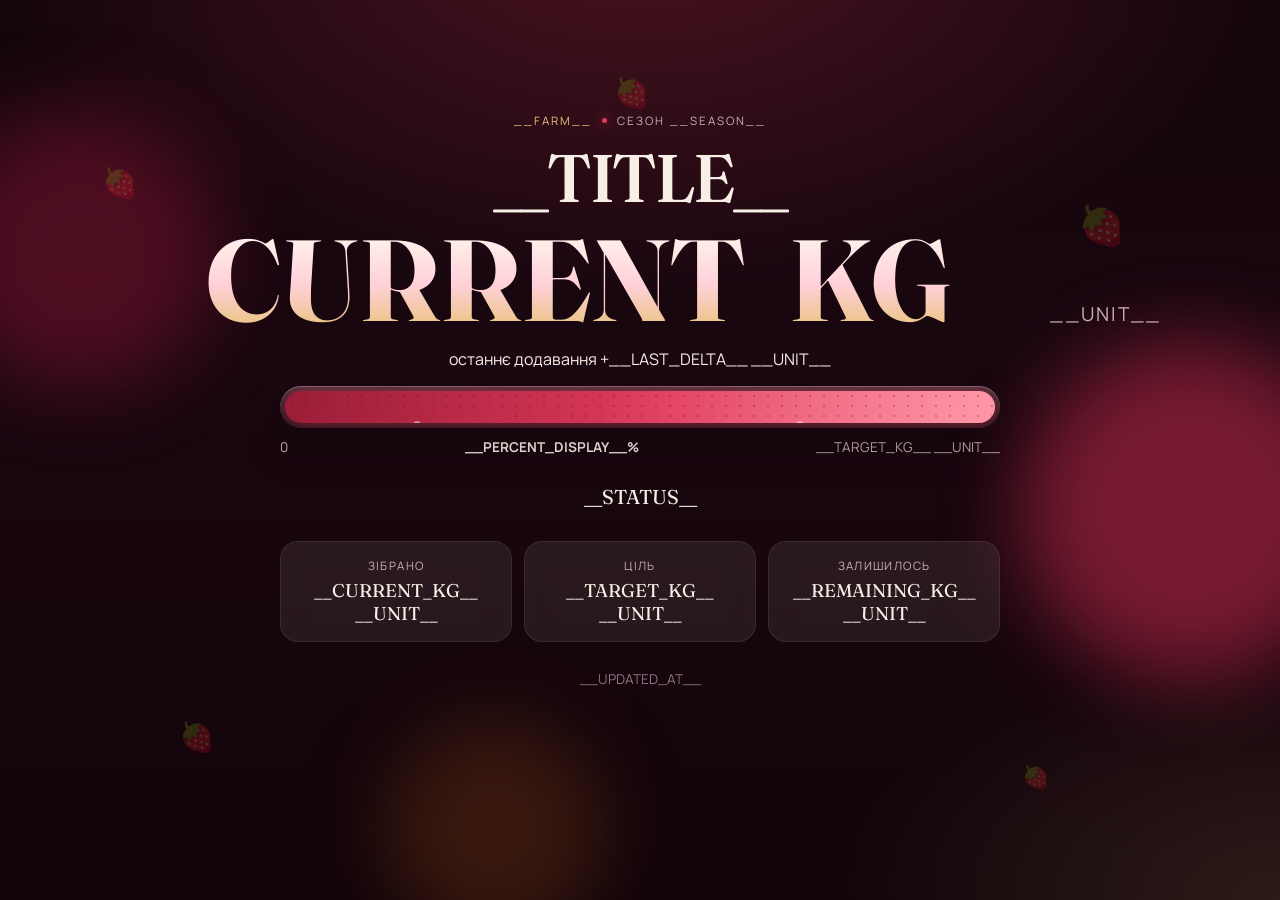
==== site/index.html @ a9163176 "feat: first version of web progress bar" ====
<!DOCTYPE html>
<html lang="uk">
  <head>
    <meta charset="utf-8" />
    <meta name="viewport" content="width=device-width, initial-scale=1" />
    <meta name="theme-color" content="#1a0710" />
    <meta name="description" content="__FARM__ — прогрес збору малини, сезон __SEASON__" />
    <title>__TITLE__ · __FARM__</title>
    <link rel="preconnect" href="https://fonts.googleapis.com" />
    <link rel="preconnect" href="https://fonts.gstatic.com" crossorigin />
    <link
      href="https://fonts.googleapis.com/css2?family=Fraunces:opsz,wght@9..144,560;9..144,720&family=Manrope:wght@400;600;700&display=swap"
      rel="stylesheet"
    />
    <link rel="stylesheet" href="./styles.css" />
    <style>
      :root {
        --progress: __PROGRESS__;
      }
    </style>
  </head>
  <body class="__DONE_CLASS__">
    <div class="atmosphere" aria-hidden="true">
      <span class="orb orb-a"></span>
      <span class="orb orb-b"></span>
      <span class="orb orb-c"></span>
      <span class="berry berry-1">🍓</span>
      <span class="berry berry-2">🍓</span>
      <span class="berry berry-3">🍓</span>
      <span class="berry berry-4">🍓</span>
      <span class="berry berry-5">🍓</span>
    </div>

    <main class="stage">
      <p class="kicker">
        <span class="kicker__farm">__FARM__</span>
        <span class="kicker__dot"></span>
        <span>Сезон __SEASON__</span>
      </p>

      <h1>__TITLE__</h1>

      <p class="hero">
        <span class="hero__value" data-count="__CURRENT_KG_RAW__">__CURRENT_KG__</span>
        <span class="hero__unit">__UNIT__</span>
      </p>

      <p class="__DELTA_CLASS__">останнє додавання +__LAST_DELTA__ __UNIT__</p>

      <section
        class="vessel"
        role="progressbar"
        aria-label="Прогрес збору малини"
        aria-valuemin="0"
        aria-valuemax="__TARGET_KG_RAW__"
        aria-valuenow="__CURRENT_KG_RAW__"
        aria-valuetext="__CURRENT_KG__ з __TARGET_KG__ __UNIT__"
      >
        <div class="vessel__glass">
          <div class="vessel__juice">
            <span class="vessel__sheen"></span>
            <span class="vessel__seeds"></span>
            <span class="bubble b1"></span>
            <span class="bubble b2"></span>
            <span class="bubble b3"></span>
          </div>
        </div>
        <div class="vessel__meta">
          <span>0</span>
          <strong>__PERCENT_DISPLAY__%</strong>
          <span>__TARGET_KG__ __UNIT__</span>
        </div>
      </section>

      <p class="status">__STATUS__</p>

      <dl class="stats">
        <div>
          <dt>Зібрано</dt>
          <dd>__CURRENT_KG__ __UNIT__</dd>
        </div>
        <div>
          <dt>Ціль</dt>
          <dd>__TARGET_KG__ __UNIT__</dd>
        </div>
        <div>
          <dt>Залишилось</dt>
          <dd>__REMAINING_KG__ __UNIT__</dd>
        </div>
      </dl>

      <p class="updated">__UPDATED_AT__</p>
    </main>

    <script src="./app.js"></script>
  </body>
</html>
---- site/styles.css ----
:root {
  --progress: 0%;
  --wine: #1a0710;
  --wine-soft: #2a0d18;
  --berry: #e23b5b;
  --berry-deep: #9b1d38;
  --gold: #e8c37a;
  --cream: #f7efe6;
  --muted: #c9b0b6;
  --glass: rgba(255, 247, 240, 0.08);
}

* {
  box-sizing: border-box;
}

html,
body {
  margin: 0;
  min-height: 100%;
}

body {
  font-family: Manrope, system-ui, sans-serif;
  color: var(--cream);
  background:
    radial-gradient(1200px 700px at 50% -10%, rgba(226, 59, 91, 0.28), transparent 55%),
    radial-gradient(900px 500px at 100% 100%, rgba(232, 195, 122, 0.12), transparent 50%),
    linear-gradient(180deg, #14050c 0%, var(--wine) 42%, #12040a 100%);
  overflow-x: hidden;
}

.atmosphere {
  position: fixed;
  inset: 0;
  pointer-events: none;
  overflow: hidden;
}

.orb {
  position: absolute;
  border-radius: 50%;
  filter: blur(40px);
  opacity: 0.55;
}

.orb-a {
  width: 280px;
  height: 280px;
  left: -60px;
  top: 12%;
  background: #7a1430;
  animation: drift 16s ease-in-out infinite;
}

.orb-b {
  width: 340px;
  height: 340px;
  right: -80px;
  top: 38%;
  background: #c42b4c;
  animation: drift 22s ease-in-out infinite reverse;
}

.orb-c {
  width: 220px;
  height: 220px;
  left: 30%;
  bottom: -40px;
  background: #5a2a12;
  animation: drift 18s ease-in-out infinite;
}

.berry {
  position: absolute;
  font-size: 1.8rem;
  opacity: 0.22;
  filter: blur(0.2px);
  animation: float 9s ease-in-out infinite;
}

.berry-1 { left: 8%; top: 18%; animation-delay: 0s; }
.berry-2 { right: 12%; top: 22%; animation-delay: -2s; font-size: 2.4rem; }
.berry-3 { left: 14%; bottom: 16%; animation-delay: -4s; }
.berry-4 { right: 18%; bottom: 12%; animation-delay: -1s; font-size: 1.4rem; }
.berry-5 { left: 48%; top: 8%; animation-delay: -6s; }

.stage {
  position: relative;
  z-index: 1;
  width: min(720px, calc(100% - 32px));
  margin: 0 auto;
  padding: 12vh 0 8vh;
  text-align: center;
}

.kicker {
  display: inline-flex;
  align-items: center;
  gap: 10px;
  margin: 0 0 18px;
  color: var(--muted);
  letter-spacing: 0.18em;
  text-transform: uppercase;
  font-size: 0.72rem;
}

.kicker__farm {
  color: var(--gold);
}

.kicker__dot {
  width: 5px;
  height: 5px;
  border-radius: 50%;
  background: var(--berry);
  box-shadow: 0 0 12px var(--berry);
}

h1 {
  margin: 0 0 8px;
  font-family: Fraunces, Georgia, serif;
  font-size: clamp(2.2rem, 6vw, 4.2rem);
  font-weight: 560;
  letter-spacing: -0.03em;
  line-height: 0.95;
}

.hero {
  display: flex;
  justify-content: center;
  align-items: baseline;
  gap: 10px;
  margin: 18px 0 8px;
}

.hero__value {
  font-family: Fraunces, Georgia, serif;
  font-size: clamp(3.6rem, 12vw, 7.2rem);
  font-weight: 720;
  line-height: 0.9;
  background: linear-gradient(180deg, #fff6ef 0%, #ffd0d8 55%, var(--gold) 100%);
  -webkit-background-clip: text;
  background-clip: text;
  color: transparent;
}

.hero__unit {
  color: var(--muted);
  font-size: 1.2rem;
  letter-spacing: 0.12em;
  text-transform: uppercase;
}

.delta {
  min-height: 1.4em;
  margin: 0 0 36px;
  color: #f3b3be;
  font-weight: 600;
}

.delta.is-hidden {
  visibility: hidden;
}

.vessel {
  text-align: left;
}

.vessel__glass {
  position: relative;
  height: 42px;
  padding: 5px;
  border-radius: 999px;
  background: linear-gradient(180deg, rgba(255, 255, 255, 0.16), rgba(255, 255, 255, 0.04));
  box-shadow:
    inset 0 1px 0 rgba(255, 255, 255, 0.28),
    0 18px 40px rgba(0, 0, 0, 0.28);
  overflow: hidden;
}

.vessel__juice {
  position: relative;
  width: 0;
  height: 100%;
  border-radius: inherit;
  overflow: hidden;
  background:
    linear-gradient(90deg, var(--berry-deep), var(--berry) 55%, #ff6f86);
  box-shadow: 0 0 24px rgba(226, 59, 91, 0.55);
  animation: pour 1.8s cubic-bezier(0.22, 1, 0.36, 1) forwards;
}

.vessel__sheen {
  position: absolute;
  inset: 0;
  background: linear-gradient(
    110deg,
    transparent 20%,
    rgba(255, 255, 255, 0.28) 45%,
    transparent 65%
  );
  background-size: 220% 100%;
  animation: shimmer 2.8s ease-in-out infinite;
}

.vessel__seeds {
  position: absolute;
  inset: 0;
  background-image: radial-gradient(circle, rgba(80, 8, 22, 0.35) 1.2px, transparent 1.6px);
  background-size: 14px 10px;
  opacity: 0.7;
}

.bubble {
  position: absolute;
  bottom: -6px;
  width: 8px;
  height: 8px;
  border-radius: 50%;
  background: rgba(255, 255, 255, 0.45);
  animation: rise 2.8s ease-in infinite;
}

.b1 { left: 18%; animation-delay: 0s; }
.b2 { left: 46%; width: 6px; height: 6px; animation-delay: 0.7s; }
.b3 { left: 72%; animation-delay: 1.3s; }

.vessel__meta {
  display: flex;
  justify-content: space-between;
  margin-top: 10px;
  color: var(--muted);
  font-size: 0.85rem;
}

.vessel__meta strong {
  color: var(--cream);
}

.status {
  margin: 28px 0 0;
  font-family: Fraunces, Georgia, serif;
  font-size: 1.25rem;
}

body.is-done .status {
  color: var(--gold);
}

body.is-done .vessel__juice {
  box-shadow: 0 0 36px rgba(232, 195, 122, 0.55);
}

.stats {
  display: grid;
  grid-template-columns: repeat(3, 1fr);
  gap: 12px;
  margin: 32px 0 0;
  padding: 0;
}

.stats div {
  padding: 16px 10px;
  border-radius: 18px;
  background: var(--glass);
  border: 1px solid rgba(255, 255, 255, 0.08);
  backdrop-filter: blur(12px);
}

dt {
  margin: 0 0 6px;
  color: var(--muted);
  font-size: 0.72rem;
  letter-spacing: 0.12em;
  text-transform: uppercase;
}

dd {
  margin: 0;
  font-family: Fraunces, Georgia, serif;
  font-size: 1.15rem;
}

.updated {
  margin: 28px 0 0;
  color: #8f7380;
  font-size: 0.85rem;
}

@keyframes pour {
  from { width: 0; }
  to { width: var(--progress); }
}

@keyframes shimmer {
  0% { background-position: 120% 0; }
  100% { background-position: -40% 0; }
}

@keyframes rise {
  0% { transform: translateY(0); opacity: 0; }
  20% { opacity: 0.8; }
  100% { transform: translateY(-28px); opacity: 0; }
}

@keyframes float {
  0%, 100% { transform: translateY(0) rotate(-8deg); }
  50% { transform: translateY(-18px) rotate(8deg); }
}

@keyframes drift {
  0%, 100% { transform: translate(0, 0); }
  50% { transform: translate(24px, -18px); }
}

@media (max-width: 640px) {
  .stage {
    padding-top: 8vh;
  }

  .stats {
    grid-template-columns: 1fr;
  }
}

@media (prefers-reduced-motion: reduce) {
  .vessel__juice,
  .vessel__sheen,
  .bubble,
  .berry,
  .orb {
    animation: none;
  }

  .vessel__juice {
    width: var(--progress);
  }
}
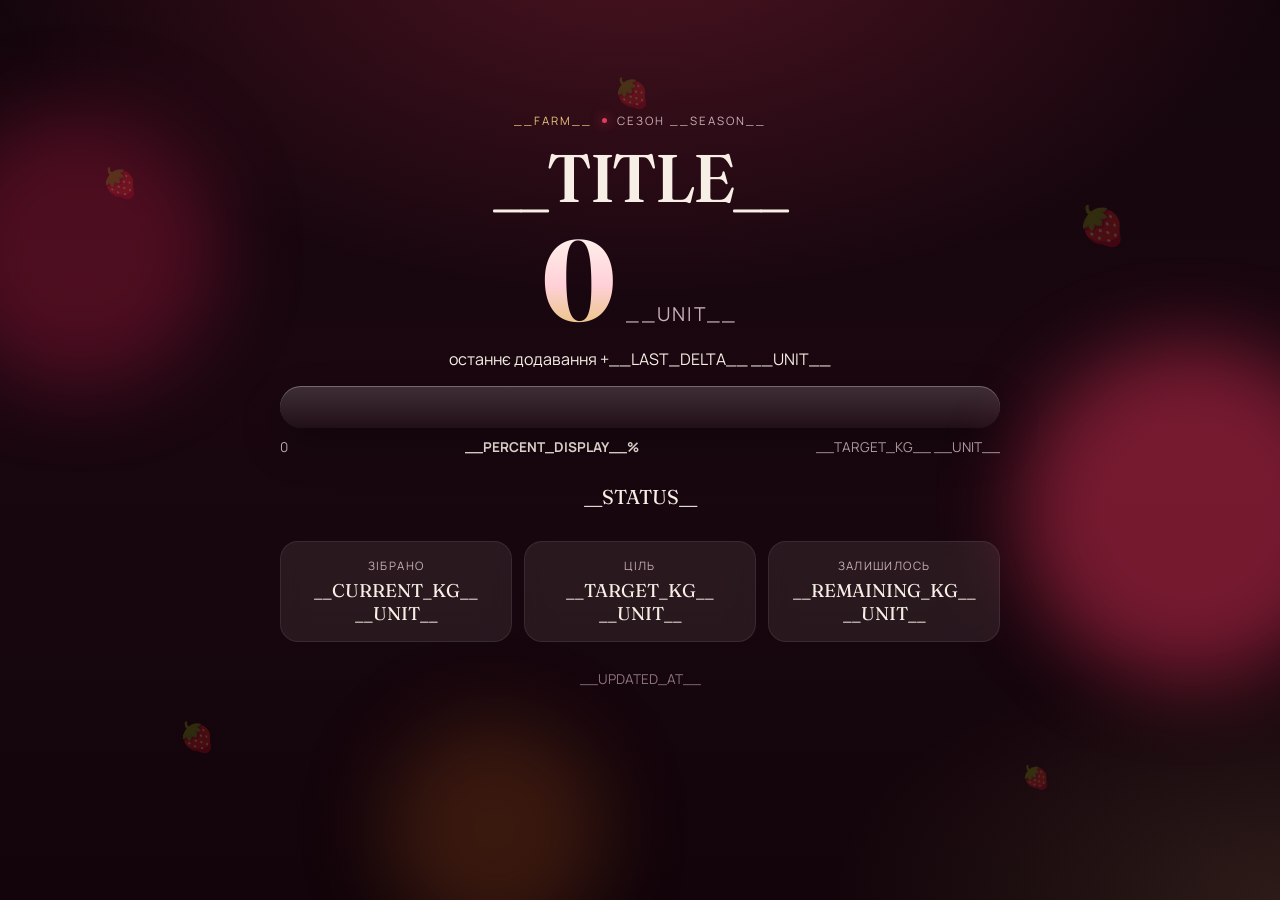
==== commit 88c210fc: "fix: enhance animation" ====
--- a/site/index.html
+++ b/site/index.html
@@ -16,6 +16,7 @@
     <style>
       :root {
         --progress: __PROGRESS__;
+        --progress-ratio: __PROGRESS_RATIO__;
       }
     </style>
   </head>
@@ -57,12 +58,14 @@
         aria-valuetext="__CURRENT_KG__ з __TARGET_KG__ __UNIT__"
       >
         <div class="vessel__glass">
-          <div class="vessel__juice">
-            <span class="vessel__sheen"></span>
-            <span class="vessel__seeds"></span>
-            <span class="bubble b1"></span>
-            <span class="bubble b2"></span>
-            <span class="bubble b3"></span>
+          <div class="vessel__fill">
+            <div class="vessel__juice">
+              <span class="vessel__sheen"></span>
+              <span class="vessel__seeds"></span>
+              <span class="bubble b1"></span>
+              <span class="bubble b2"></span>
+              <span class="bubble b3"></span>
+            </div>
           </div>
         </div>
         <div class="vessel__meta">
--- a/site/styles.css
+++ b/site/styles.css
@@ -179,16 +179,24 @@
   overflow: hidden;
 }
 
+.vessel__fill {
+  position: absolute;
+  inset: 5px;
+  border-radius: inherit;
+  overflow: hidden;
+  clip-path: inset(0 100% 0 0);
+  will-change: clip-path;
+  animation: pour 2.8s cubic-bezier(0.33, 0, 0.2, 1) forwards;
+}
+
 .vessel__juice {
-  position: relative;
-  width: 0;
+  width: 100%;
   height: 100%;
   border-radius: inherit;
   overflow: hidden;
   background:
     linear-gradient(90deg, var(--berry-deep), var(--berry) 55%, #ff6f86);
   box-shadow: 0 0 24px rgba(226, 59, 91, 0.55);
-  animation: pour 1.8s cubic-bezier(0.22, 1, 0.36, 1) forwards;
 }
 
 .vessel__sheen {
@@ -289,8 +297,8 @@
 }
 
 @keyframes pour {
-  from { width: 0; }
-  to { width: var(--progress); }
+  from { clip-path: inset(0 100% 0 0); }
+  to { clip-path: inset(0 calc(100% - var(--progress)) 0 0); }
 }
 
 @keyframes shimmer {
@@ -325,7 +333,7 @@
 }
 
 @media (prefers-reduced-motion: reduce) {
-  .vessel__juice,
+  .vessel__fill,
   .vessel__sheen,
   .bubble,
   .berry,
@@ -333,7 +341,7 @@
     animation: none;
   }
 
-  .vessel__juice {
-    width: var(--progress);
+  .vessel__fill {
+    clip-path: inset(0 calc(100% - var(--progress)) 0 0);
   }
 }
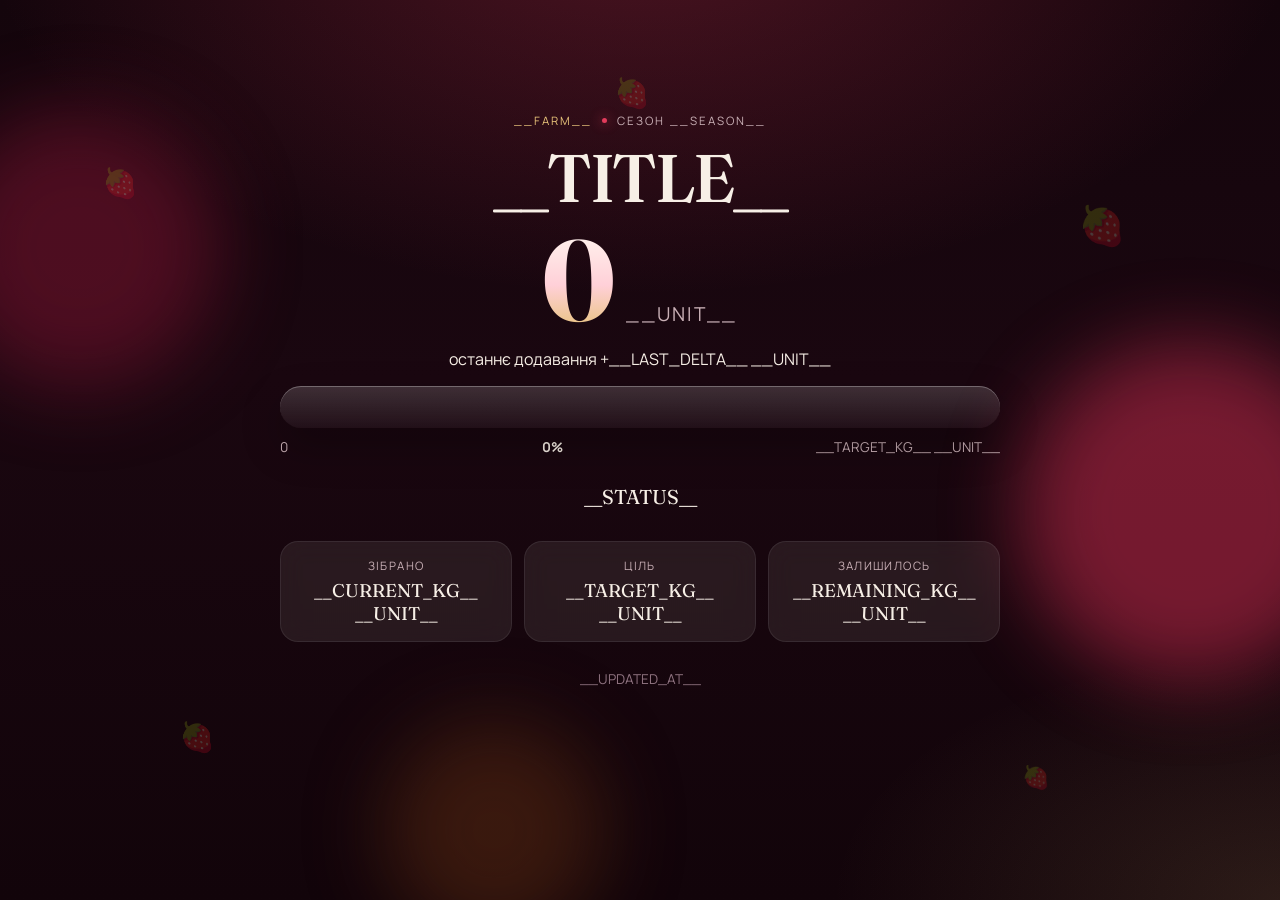
==== commit bdfd5664: "fix: animation" ====
--- a/site/index.html
+++ b/site/index.html
@@ -13,6 +13,9 @@
       rel="stylesheet"
     />
     <link rel="stylesheet" href="./styles.css" />
+    <script>
+      document.documentElement.classList.add("js");
+    </script>
     <style>
       :root {
         --progress: __PROGRESS__;
@@ -42,7 +45,11 @@
       <h1>__TITLE__</h1>
 
       <p class="hero">
-        <span class="hero__value" data-count="__CURRENT_KG_RAW__">__CURRENT_KG__</span>
+        <span
+          class="hero__value"
+          data-current="__CURRENT_KG_RAW__"
+          data-target="__TARGET_KG_RAW__"
+        >0</span>
         <span class="hero__unit">__UNIT__</span>
       </p>
 
@@ -70,7 +77,7 @@
         </div>
         <div class="vessel__meta">
           <span>0</span>
-          <strong>__PERCENT_DISPLAY__%</strong>
+          <strong data-percent="__PERCENT_RAW__">0%</strong>
           <span>__TARGET_KG__ __UNIT__</span>
         </div>
       </section>
--- a/site/styles.css
+++ b/site/styles.css
@@ -186,7 +186,11 @@
   overflow: hidden;
   clip-path: inset(0 100% 0 0);
   will-change: clip-path;
-  animation: pour 2.8s cubic-bezier(0.33, 0, 0.2, 1) forwards;
+  animation: pour 2.2s cubic-bezier(0.33, 0, 0.2, 1) forwards;
+}
+
+html.js .vessel__fill {
+  animation: none;
 }
 
 .vessel__juice {
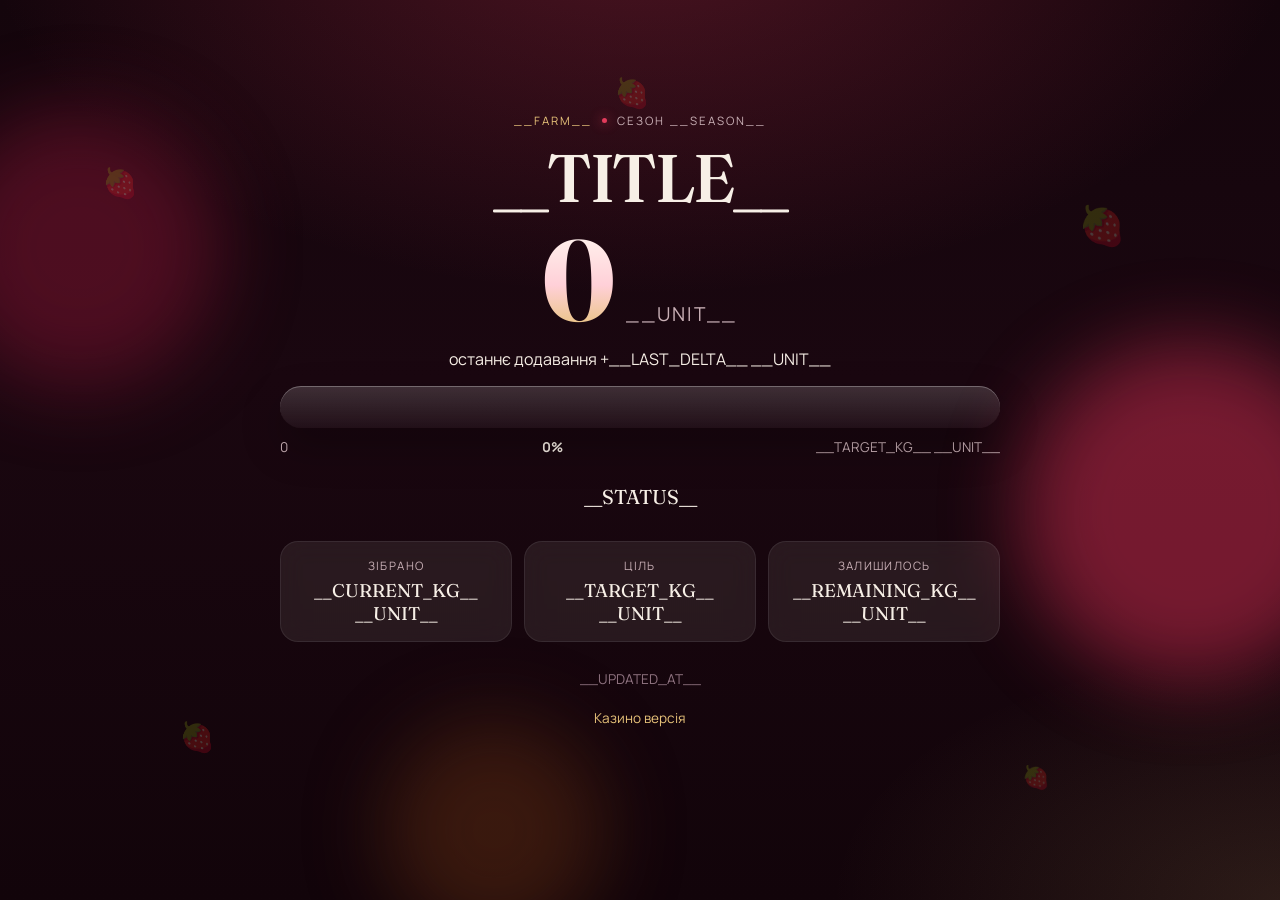
==== commit 4fbdf65c: "feat: add casino version" ====
--- a/site/index.html
+++ b/site/index.html
@@ -100,6 +100,7 @@
       </dl>
 
       <p class="updated">__UPDATED_AT__</p>
+      <p class="alt-link"><a href="./casino/">Казино версія</a></p>
     </main>
 
     <script src="./app.js"></script>
--- a/site/styles.css
+++ b/site/styles.css
@@ -300,6 +300,20 @@
   font-size: 0.85rem;
 }
 
+.alt-link {
+  margin: 18px 0 0;
+}
+
+.alt-link a {
+  color: var(--gold);
+  text-decoration: none;
+  font-size: 0.85rem;
+}
+
+.alt-link a:hover {
+  text-decoration: underline;
+}
+
 @keyframes pour {
   from { clip-path: inset(0 100% 0 0); }
   to { clip-path: inset(0 calc(100% - var(--progress)) 0 0); }
